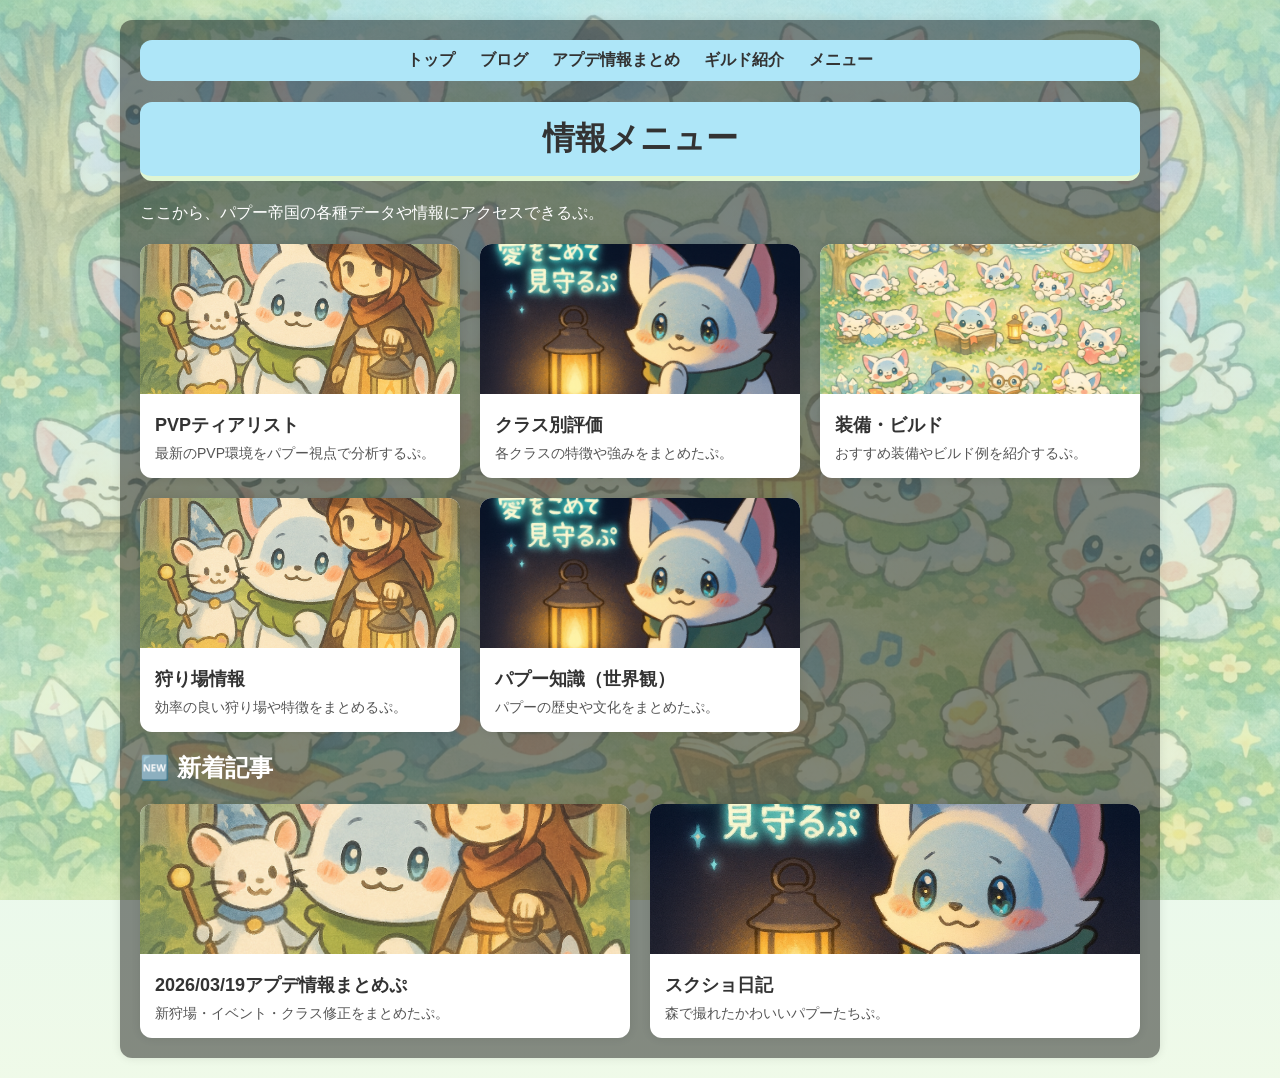
==== index.html @ 9c661b84 "Update index.html" ====
<!DOCTYPE html>
<html>
<head>
  <meta charset="UTF-8">
  <title>メニュー - 神聖パプー帝国</title>
  <link rel="stylesheet" href="/css/style.css">
  <link rel="stylesheet" href="/css/menu.css">
</head>

<body>
  <div class="container">

    <div id="menu-container"></div>
<script>
  fetch("/nav.html")
    .then(res => res.text())
    .then(html => {
      document.getElementById("menu-container").innerHTML = html;
    });
</script>

    <h1 class="highlight-black">情報メニュー</h1>
    <p class="highlight-white">
  ここから、パプー帝国の各種データや情報にアクセスできるぷ。
　　</p>

    <div class="card-grid">

      <a class="card" href="pvp.html">
        <img src="images/papumori.png">
        <div class="card-content">
          <div class="card-title">PVPティアリスト</div>
          <div class="card-desc">最新のPVP環境をパプー視点で分析するぷ。</div>
        </div>
      </a>

      <a class="card" href="classes.html">
        <img src="images/papumimamori.png">
        <div class="card-content">
          <div class="card-title">クラス別評価</div>
          <div class="card-desc">各クラスの特徴や強みをまとめたぷ。</div>
        </div>
      </a>

      <a class="card" href="builds.html">
        <img src="images/paputakusan1.png">
        <div class="card-content">
          <div class="card-title">装備・ビルド</div>
          <div class="card-desc">おすすめ装備やビルド例を紹介するぷ。</div>
        </div>
      </a>

      <a class="card" href="grindspots.html">
        <img src="images/papumori.png">
        <div class="card-content">
          <div class="card-title">狩り場情報</div>
          <div class="card-desc">効率の良い狩り場や特徴をまとめるぷ。</div>
        </div>
      </a>

      <a class="card" href="lore.html">
        <img src="images/papumimamori.png">
        <div class="card-content">
          <div class="card-title">パプー知識（世界観）</div>
          <div class="card-desc">パプーの歴史や文化をまとめたぷ。</div>
        </div>
      </a>

    </div>
<h2 class="highlight-white">🆕 新着記事</h2>
<div class="card-grid">

  <!-- 新着記事1 -->
  <a class="card" href="updates/2026-03-19-update.html">
  <img src="images/papumori.png">
  <div class="card-content">
    <div class="card-title">2026/03/19アプデ情報まとめぷ</div>
    <div class="card-desc">新狩場・イベント・クラス修正をまとめたぷ。</div>
  </div>
</a>

  <!-- 新着記事2 -->
  <a class="card" href="blog/2026-02-28-screenshot.html">
    <img src="images/papumimamori.png">
    <div class="card-content">
      <div class="card-title">スクショ日記</div>
      <div class="card-desc">森で撮れたかわいいパプーたちぷ。</div>
    </div>
  </a>

</div>

  </div>
</body>
</html>
---- css/style.css ----
/* 背景ぷ */
body {
  margin: 0;
  padding: 20px;
  background:
    linear-gradient(#AEE6F880, #DFF5D280),
    url("/images/paputakusan1.png") no-repeat center center fixed;
  background-size: cover;
  font-family: "Rounded Mplus 1c", sans-serif;
  color: #333;
}

/* コンテンツの白い箱ぷ */
.container {
  max-width: 1000px;
  margin: 0 auto;
  background: rgba(0, 0, 0, 0.45) !important; /* ← 強制透け黒 */
  padding: 20px;
  border-radius: 12px;
  box-shadow: 0 0 10px rgba(0,0,0,0.1);
  color: #eee; /* ← container 内の文字は白 */
}


/* h1ぷ */
h1 {
  background: #AEE6F8;
  padding: 15px;
  border-radius: 12px;
  border-bottom: 5px solid #DFF5D2;
  text-align: center;
}

/* カード一覧ぷ */
.card-grid {
  display: grid;
  grid-template-columns: repeat(auto-fit, minmax(250px, 1fr));
  gap: 20px;
  margin-top: 20px;
}

/* カードぷ */
.card {
  background: white;
  border-radius: 12px;
  box-shadow: 0 0 10px rgba(0,0,0,0.1);
  overflow: hidden;
  transition: transform 0.2s;
  text-decoration: none;
  color: #333;
}

.card:hover {
  transform: translateY(-5px);
}

.card img {
  width: 100%;
  height: 150px;
  object-fit: cover;
}

.card-content {
  padding: 15px;
}

.card-title {
  font-size: 18px;
  font-weight: bold;
  margin-bottom: 8px;
}

.card-desc {
  font-size: 14px;
  color: #555;
}

/* 白コマぷ */
.highlight-white {
  color: #fff !important;
}

/* 黒コマンドぷ */
.highlight-black {
  color: #333 !important;
}
---- css/menu.css ----
.menu {
  background: #AEE6F8;
  padding: 10px;
  border-radius: 12px;
  margin-bottom: 20px;
  text-align: center;
}

.menu a {
  margin: 0 10px;
  text-decoration: none;
  color: #333;
  font-weight: bold;
}

.menu a:hover {
  text-decoration: underline;
}
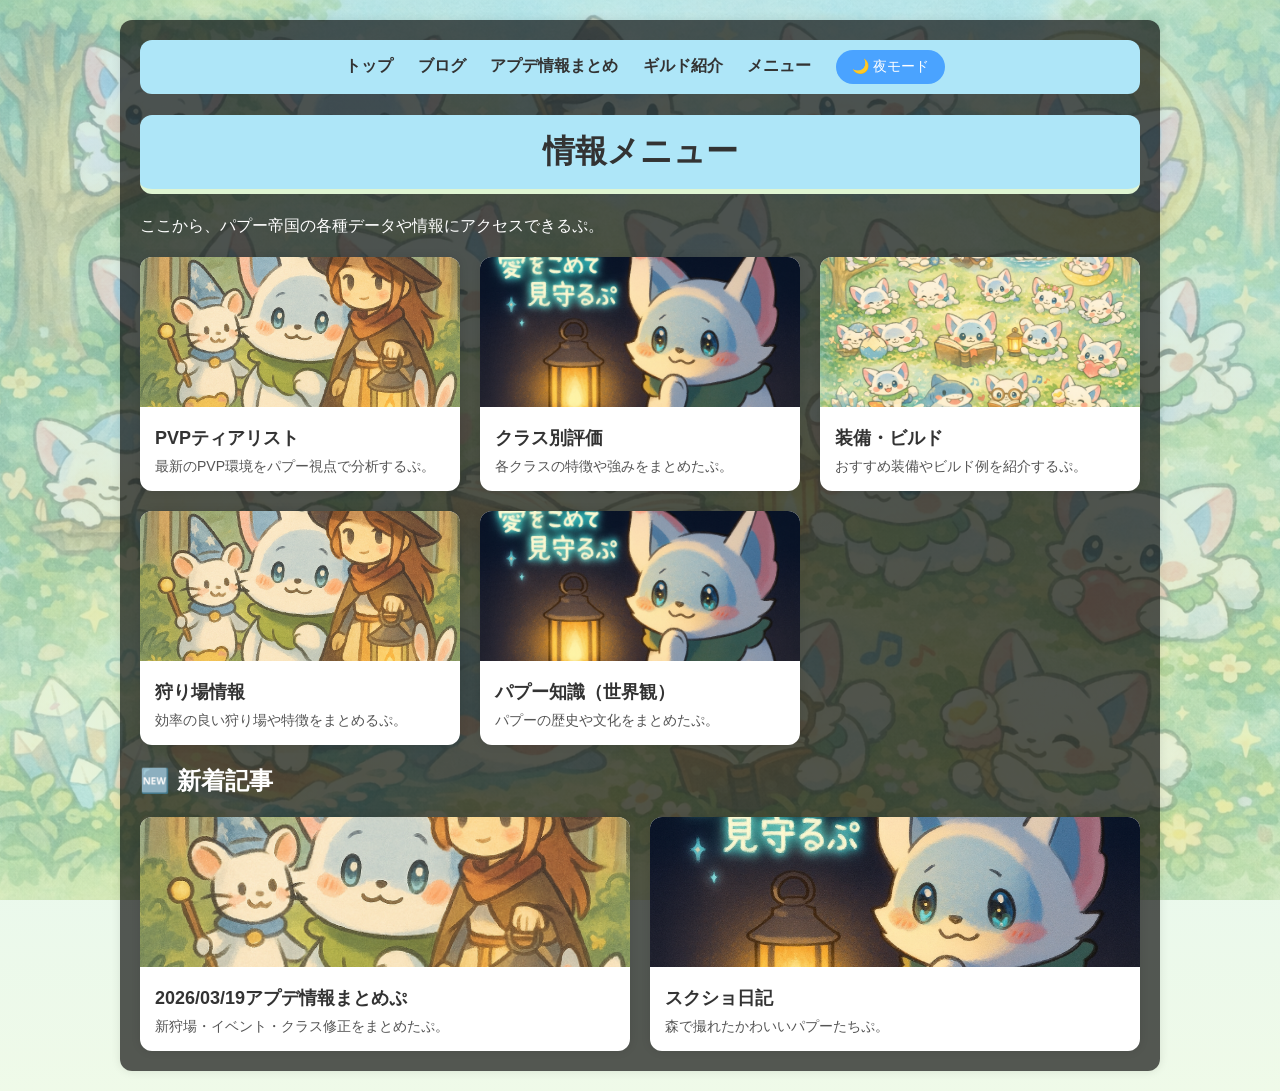
==== commit 861be98d: "Update index.html" ====
--- a/index.html
+++ b/index.html
@@ -10,6 +10,7 @@
 <body>
   <div class="container">
 
+    <!-- 共通メニュー -->
     <div id="menu-container"></div>
 <script>
   fetch("/nav.html")
@@ -19,6 +20,21 @@
     });
 </script>
 
+<!-- ★ 夜モードスクリぷト -->
+<script>
+  document.addEventListener("click", (e) => {
+    if (e.target.id === "darkmode-toggle") {
+      document.body.classList.toggle("darkmode");
+
+      // ボタンの表示切り替え
+      if (document.body.classList.contains("darkmode")) {
+        e.target.textContent = "☀️ 昼モード";
+      } else {
+        e.target.textContent = "🌙 夜モード";
+      }
+    }
+  });
+</script>
     <h1 class="highlight-black">情報メニュー</h1>
     <p class="highlight-white">
   ここから、パプー帝国の各種データや情報にアクセスできるぷ。
--- a/css/style.css
+++ b/css/style.css
@@ -14,7 +14,7 @@
 .container {
   max-width: 1000px;
   margin: 0 auto;
-  background: rgba(0, 0, 0, 0.45) !important; /* ← 強制透け黒 */
+  background: rgba(0, 0, 0, 0.65) !important; /* ← 強制透け黒 */
   padding: 20px;
   border-radius: 12px;
   box-shadow: 0 0 10px rgba(0,0,0,0.1);
@@ -84,3 +84,65 @@
 .highlight-black {
   color: #333 !important;
 }
+
+/* ===========================
+   夜モード（サイト独自）
+   =========================== */
+
+/* ★ ここが最重要：body.darkmode にする！ */
+body.darkmode {
+  background:
+    linear-gradient(#000000aa, #000000aa),
+    url("/images/paputakusan2.png") no-repeat center center fixed;
+  background-size: cover;
+}
+
+/* container（大きい箱）は昼夜共通で透け黒 */
+.darkmode .container {
+  background: rgba(0, 0, 0, 0.55);
+  color: #eee;
+}
+
+/* カードは夜モードで深い青グレーに */
+.darkmode .card {
+  background: #1e2a38;
+  color: #eee;
+}
+
+/* nav（共通メニュー）を夜色に */
+.darkmode nav.menu {
+  background-color: #1e2a38 !important;
+}
+
+/* nav のリンク文字色も夜用に */
+.darkmode nav.menu a {
+  color: #cfd8e3 !important;
+}
+
+/* 夜モードボタン（昼） */
+.darkmode-button {
+  background: #4aa3ff;
+  color: white;
+  border: none;
+  padding: 8px 16px;
+  border-radius: 20px;
+  cursor: pointer;
+  font-size: 14px;
+  margin-left: 10px;
+  transition: all 0.3s ease;
+}
+
+.darkmode-button:hover {
+  background: #1e90ff;
+  transform: scale(1.05);
+}
+
+/* 夜モードボタン（夜） */
+body.darkmode .darkmode-button {
+  background: #1e2a38;
+  color: #cfd8e3;
+}
+
+body.darkmode .darkmode-button:hover {
+  background: #243447;
+}
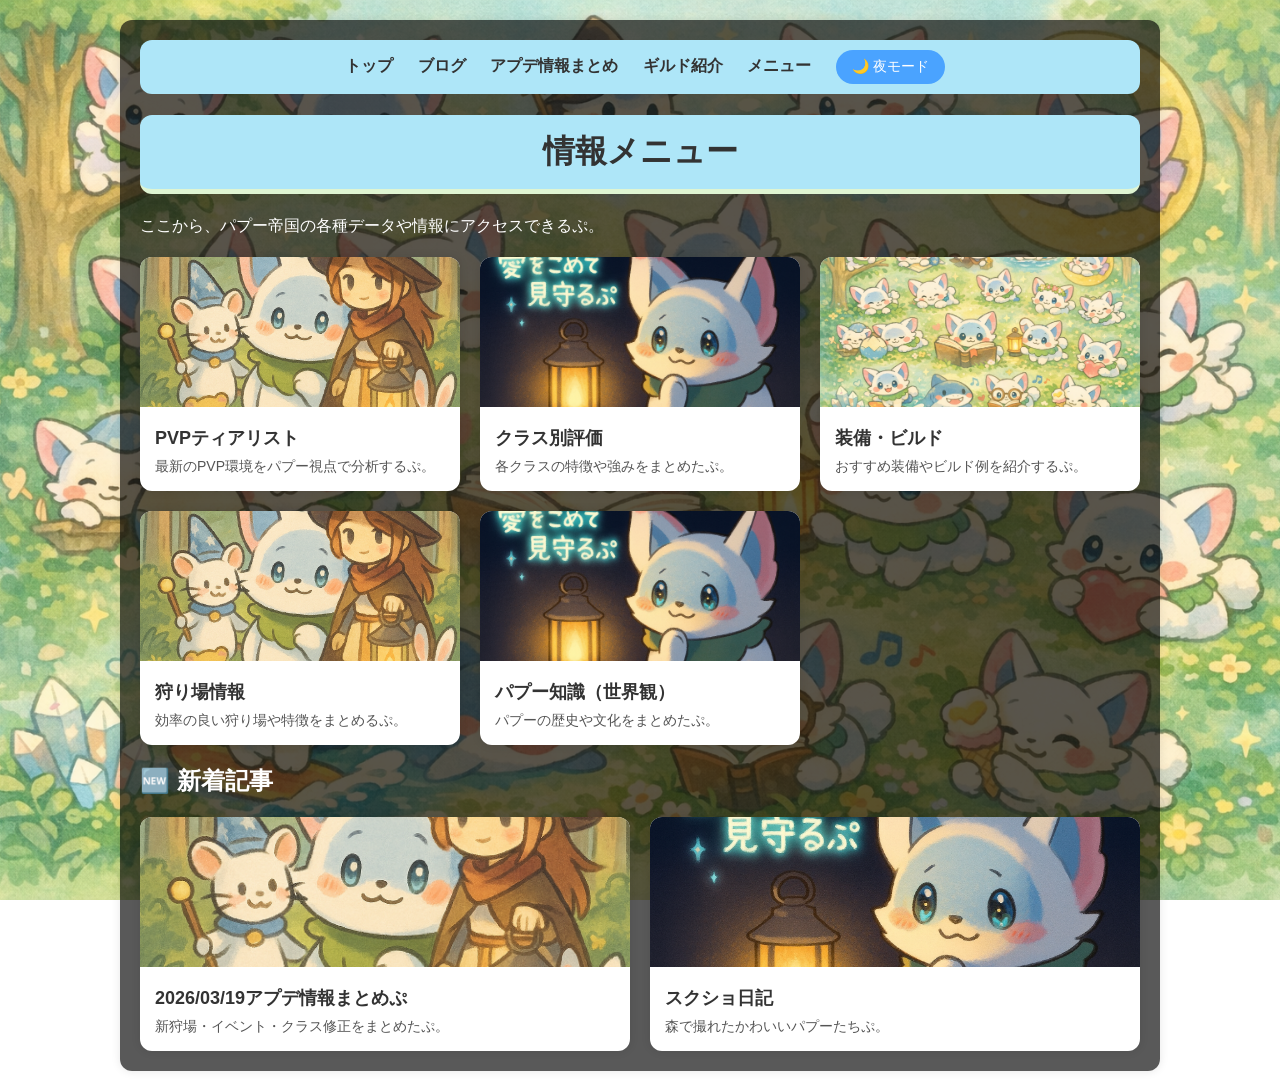
==== commit fc502acf: "Update index.html" ====
--- a/index.html
+++ b/index.html
@@ -22,19 +22,27 @@
 
 <!-- ★ 夜モードスクリぷト -->
 <script>
+  // ページ読み込み時に夜モードを復元
+  if (localStorage.getItem("darkmode") === "on") {
+    document.body.classList.add("darkmode");
+  }
+
   document.addEventListener("click", (e) => {
     if (e.target.id === "darkmode-toggle") {
       document.body.classList.toggle("darkmode");
 
-      // ボタンの表示切り替え
+      // 状態を保存
       if (document.body.classList.contains("darkmode")) {
+        localStorage.setItem("darkmode", "on");
         e.target.textContent = "☀️ 昼モード";
       } else {
+        localStorage.setItem("darkmode", "off");
         e.target.textContent = "🌙 夜モード";
       }
     }
   });
 </script>
+
     <h1 class="highlight-black">情報メニュー</h1>
     <p class="highlight-white">
   ここから、パプー帝国の各種データや情報にアクセスできるぷ。
--- a/css/style.css
+++ b/css/style.css
@@ -3,7 +3,6 @@
   margin: 0;
   padding: 20px;
   background:
-    linear-gradient(#AEE6F880, #DFF5D280),
     url("/images/paputakusan1.png") no-repeat center center fixed;
   background-size: cover;
   font-family: "Rounded Mplus 1c", sans-serif;
@@ -92,7 +91,6 @@
 /* ★ ここが最重要：body.darkmode にする！ */
 body.darkmode {
   background:
-    linear-gradient(#000000aa, #000000aa),
     url("/images/paputakusan2.png") no-repeat center center fixed;
   background-size: cover;
 }
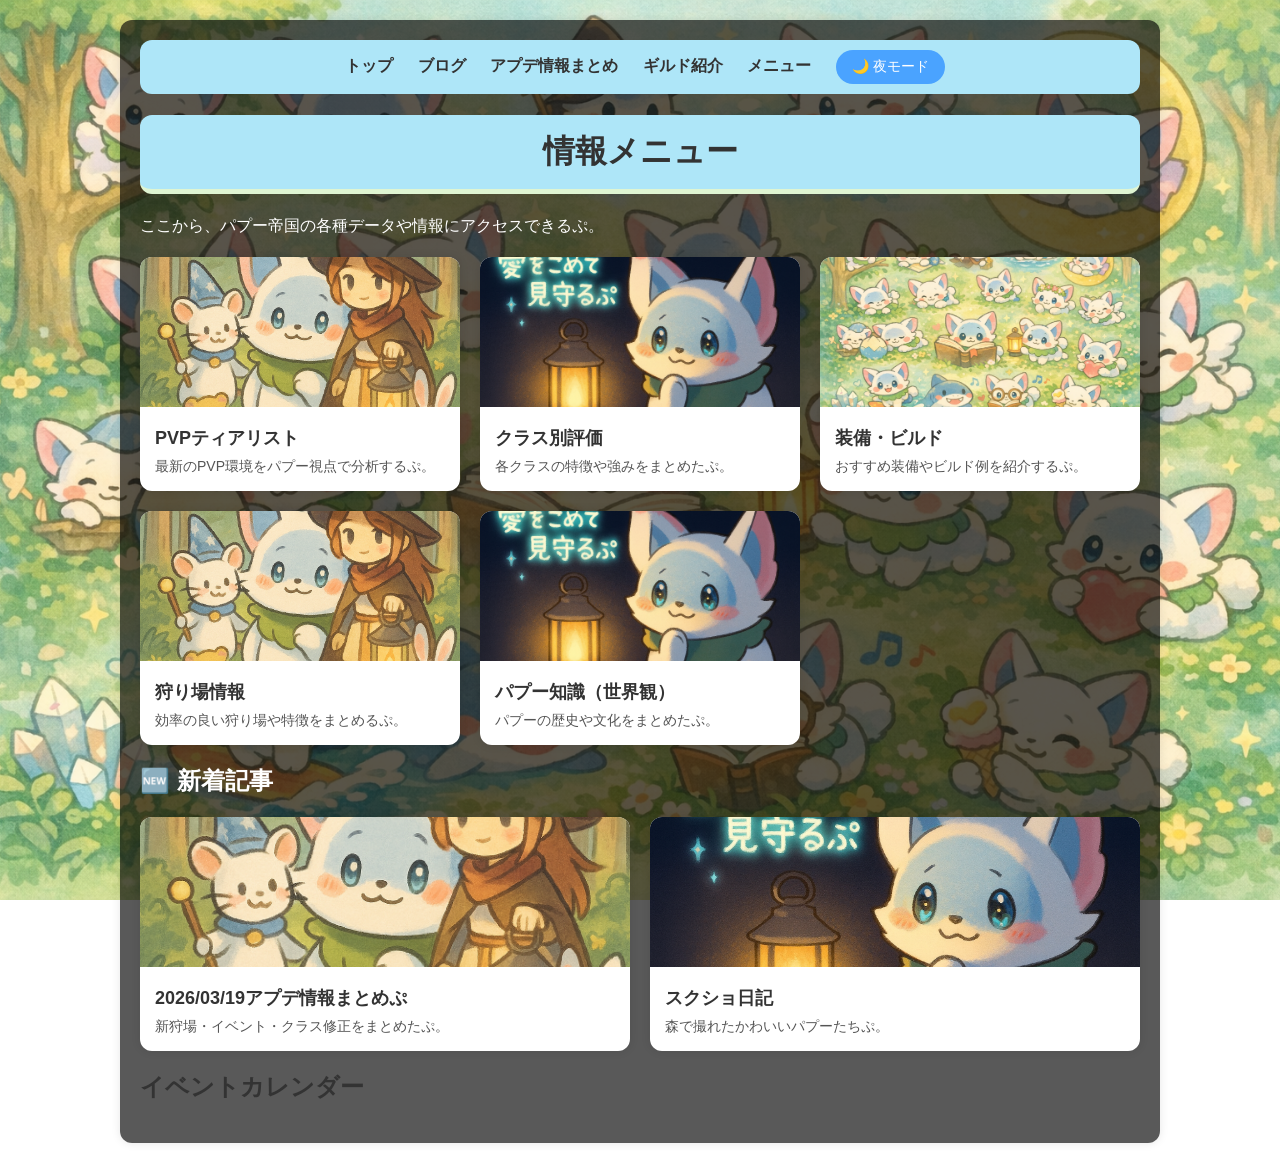
==== commit b74fd5d8: "Update index.html" ====
--- a/index.html
+++ b/index.html
@@ -111,8 +111,9 @@
       <div class="card-desc">森で撮れたかわいいパプーたちぷ。</div>
     </div>
   </a>
-
 </div>
+    <h2 class="highlight-black">イベントカレンダー</h2>
+<div id="events-container"></div>
 
   </div>
 </body>
--- a/css/style.css
+++ b/css/style.css
@@ -112,8 +112,46 @@
   background-color: #1e2a38 !important;
 }
 
-/* nav のリンク文字色も夜用に */
+body.darkmode h1 {
+  background: #1e2a38; /* 夜の深い青 */
+  border-bottom: 5px solid #243447; /* 夜用の落ち着いた色 */
+  color: #cfd8e3; /* 夜用の文字色 */
+}
+
+/* ===========================
+   夜モード：文字色統一セット
+   =========================== */
+
+/* nav （夜用）*/
 .darkmode nav.menu a {
+  color: #cfd8e3 !important;
+}
+
+/* h1（夜用） */
+body.darkmode h1 {
+  background: #1e2a38;
+  border-bottom: 5px solid #243447;
+  color: #cfd8e3 !important;
+}
+
+/* h2（夜用） */
+body.darkmode h2 {
+  color: #cfd8e3 !important;
+}
+
+/* highlight-black（夜用） */
+body.darkmode .highlight-black {
+  color: #cfd8e3 !important;
+}
+
+/* カード全体の文字色（夜用） */
+body.darkmode .card {
+  background: #1e2a38;
+  color: #cfd8e3 !important;
+}
+
+/* カード説明文（夜用） */
+body.darkmode .card-desc {
   color: #cfd8e3 !important;
 }
 
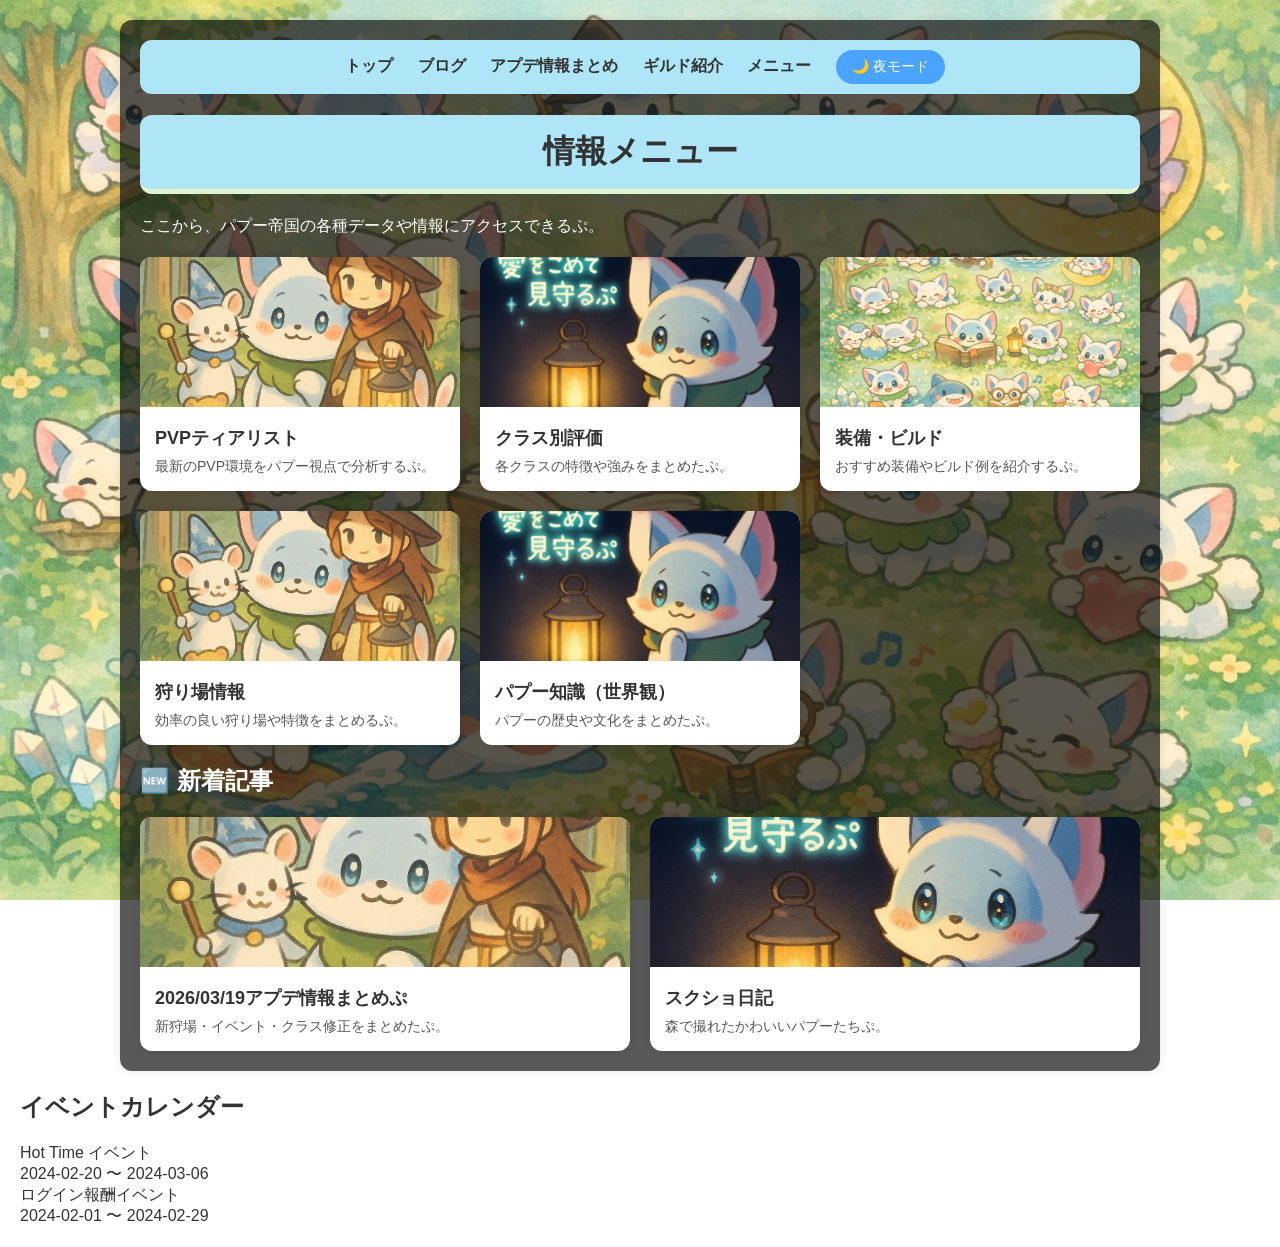
==== commit 1697fb3f: "Update index.html" ====
--- a/index.html
+++ b/index.html
@@ -112,9 +112,30 @@
     </div>
   </a>
 </div>
-    <h2 class="highlight-black">イベントカレンダー</h2>
+</div>
+
+<!-- イベントカレンダーぷ -->
+<h2 class="highlight-black">イベントカレンダー</h2>
 <div id="events-container"></div>
 
-  </div>
+<script>
+fetch("/data/events.json")
+  .then(res => res.json())
+  .then(events => {
+    const container = document.getElementById("events-container");
+
+    events.forEach(ev => {
+      const bar = `
+        <div class="event-bar">
+          <div class="event-title">${ev.title}</div>
+          <div class="event-range">${ev.start} 〜 ${ev.end}</div>
+          <a class="event-link" href="${ev.link}" target="_blank"></a>
+        </div>
+      `;
+      container.innerHTML += bar;
+    });
+  });
+</script>
+
 </body>
 </html>
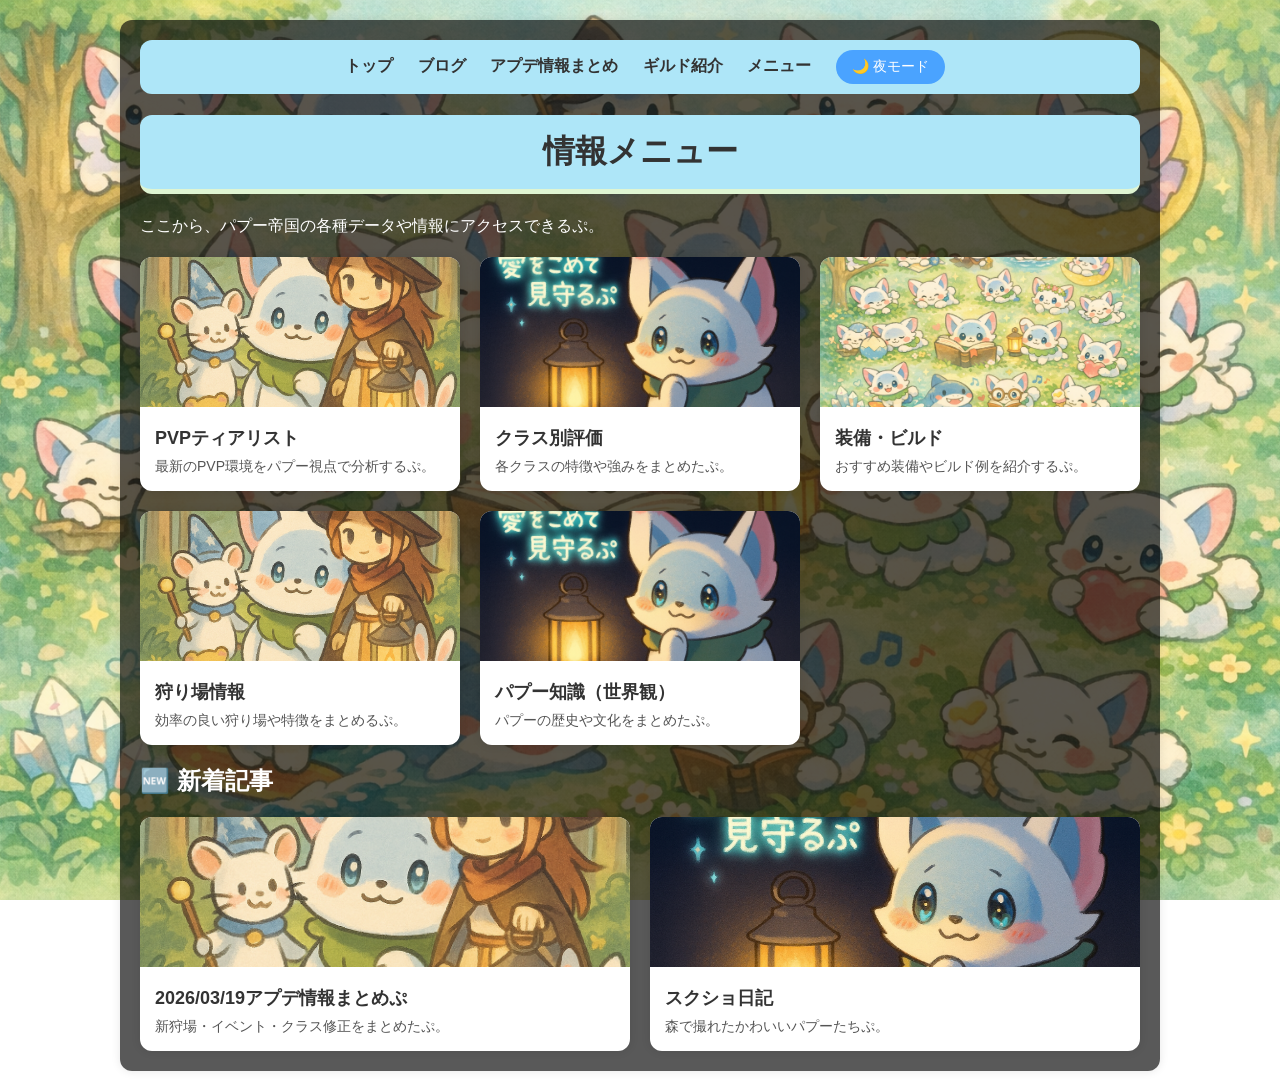
==== commit 60e99213: "Update index.html" ====
--- a/index.html
+++ b/index.html
@@ -114,28 +114,5 @@
 </div>
 </div>
 
-<!-- イベントカレンダーぷ -->
-<h2 class="highlight-black">イベントカレンダー</h2>
-<div id="events-container"></div>
-
-<script>
-fetch("/data/events.json")
-  .then(res => res.json())
-  .then(events => {
-    const container = document.getElementById("events-container");
-
-    events.forEach(ev => {
-      const bar = `
-        <div class="event-bar">
-          <div class="event-title">${ev.title}</div>
-          <div class="event-range">${ev.start} 〜 ${ev.end}</div>
-          <a class="event-link" href="${ev.link}" target="_blank"></a>
-        </div>
-      `;
-      container.innerHTML += bar;
-    });
-  });
-</script>
-
 </body>
 </html>
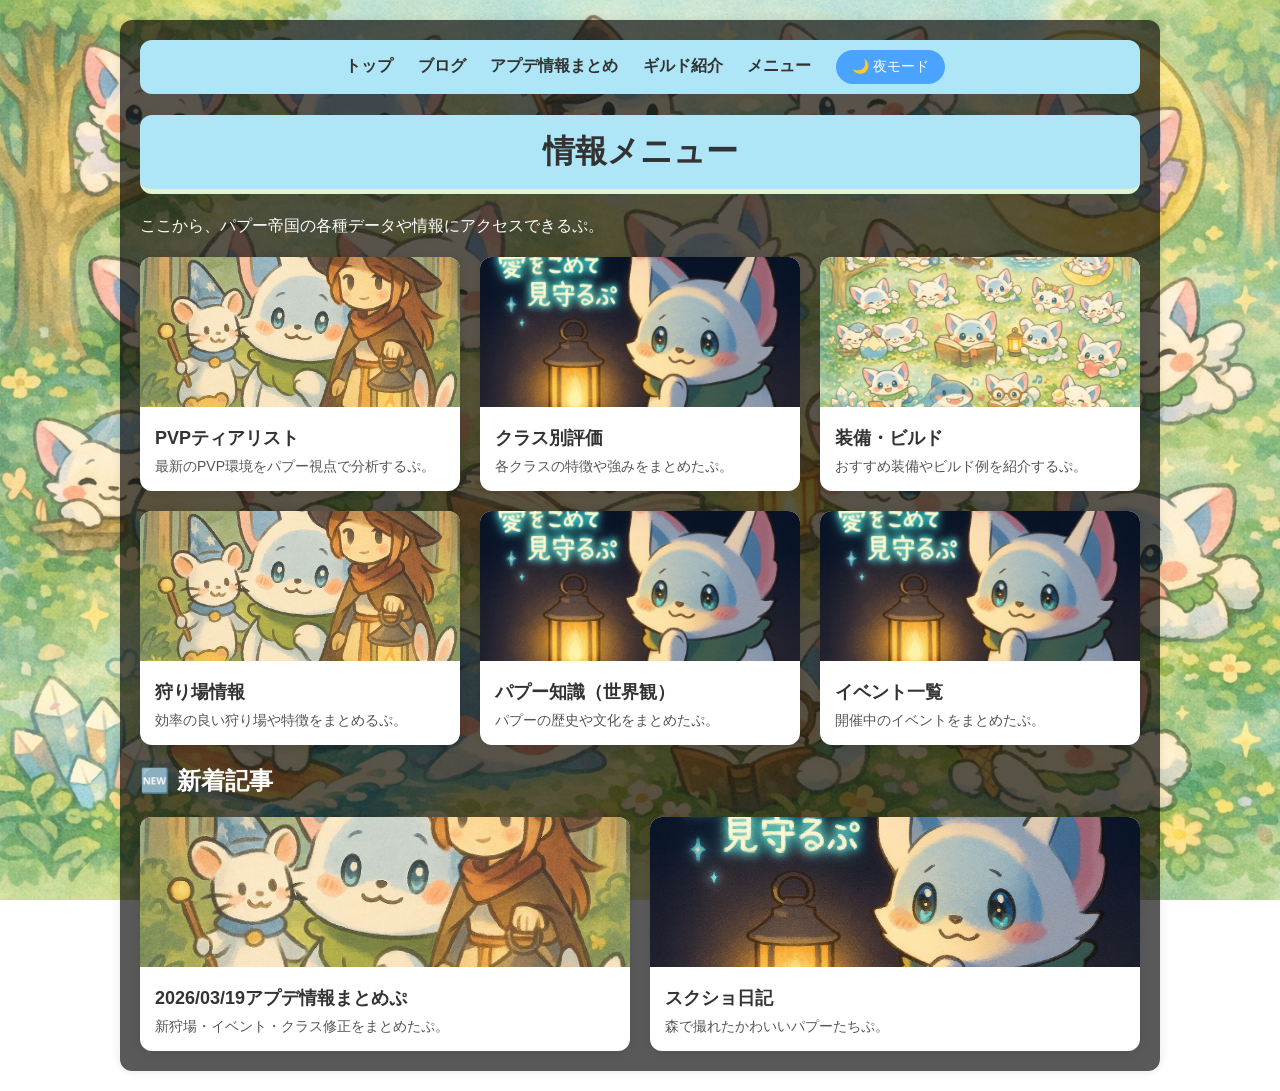
==== commit ba9f137e: "Update index.html" ====
--- a/index.html
+++ b/index.html
@@ -90,7 +90,16 @@
         </div>
       </a>
 
+      <a class="card" href="events.html">
+       <img src="images/papumimamori.png">
+       <div class="card-content">
+         <div class="card-title">イベント一覧</div>
+         <div class="card-desc">開催中のイベントをまとめたぷ。</div>
+       </div>
+      </a>
+
     </div>
+
 <h2 class="highlight-white">🆕 新着記事</h2>
 <div class="card-grid">
 
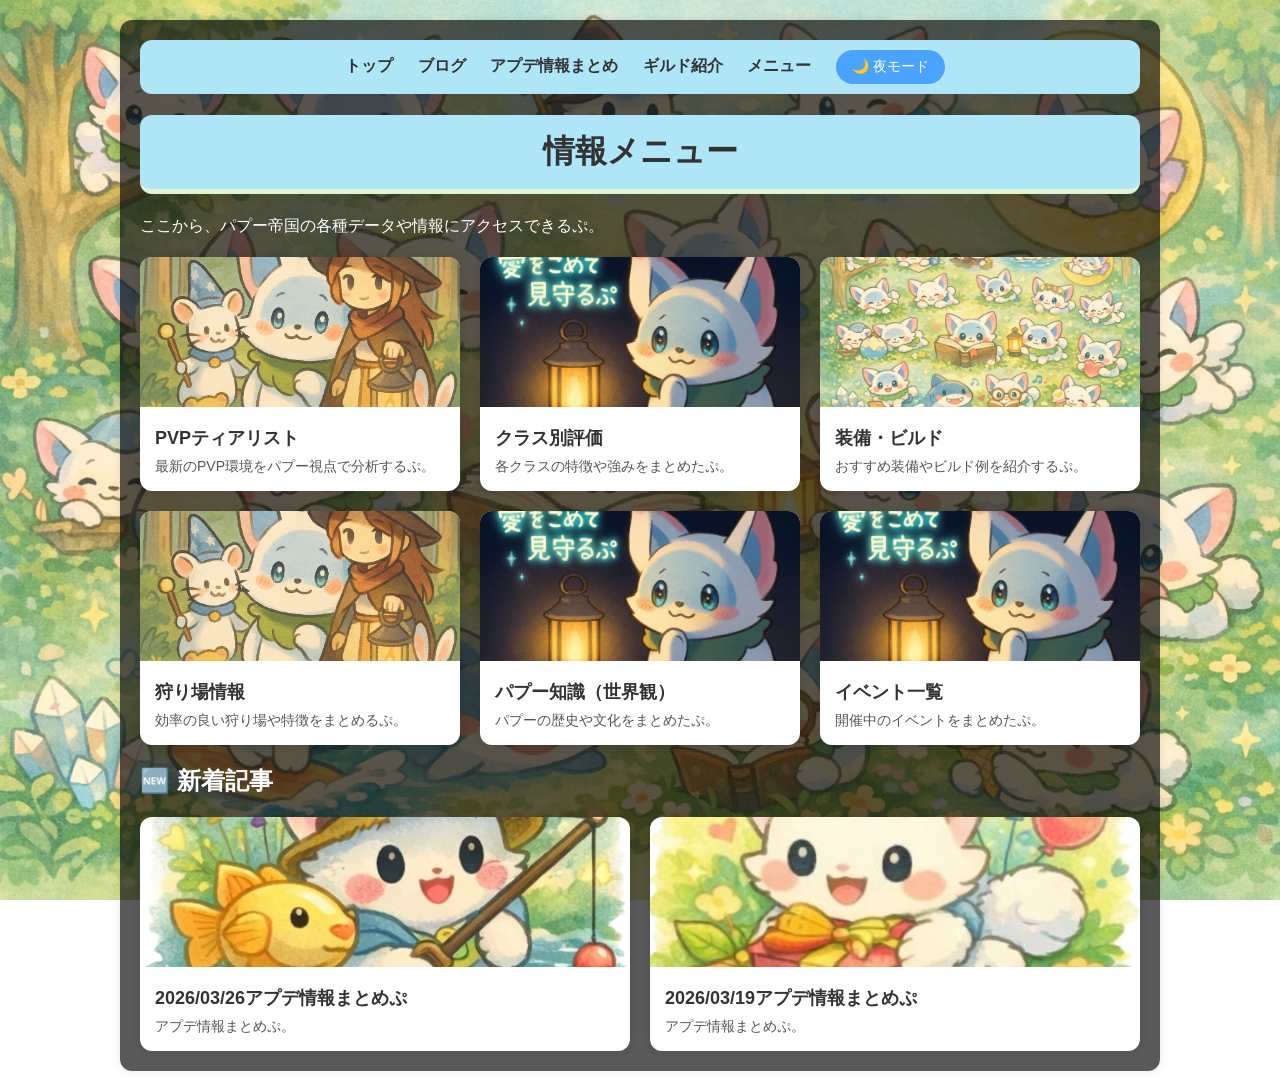
==== commit 702b8476: "Update index.html" ====
--- a/index.html
+++ b/index.html
@@ -104,20 +104,20 @@
 <div class="card-grid">
 
   <!-- 新着記事1 -->
-  <a class="card" href="updates/2026-03-19-update.html">
-  <img src="images/papumori.png">
+  <a class="card" href="updates/2026-03-26-update.html">
+  <img src="/images/turi.png">
   <div class="card-content">
-    <div class="card-title">2026/03/19アプデ情報まとめぷ</div>
-    <div class="card-desc">新狩場・イベント・クラス修正をまとめたぷ。</div>
+    <div class="card-title">2026/03/26アプデ情報まとめぷ</div>
+    <div class="card-desc">アプデ情報まとめぷ。</div>
   </div>
 </a>
 
   <!-- 新着記事2 -->
-  <a class="card" href="blog/2026-02-28-screenshot.html">
-    <img src="images/papumimamori.png">
+  <a class="card" href="updates/2026-03-19-update.html">
+    <img src="images/purezento2.png">
     <div class="card-content">
-      <div class="card-title">スクショ日記</div>
-      <div class="card-desc">森で撮れたかわいいパプーたちぷ。</div>
+      <div class="card-title">2026/03/19アプデ情報まとめぷ</div>
+      <div class="card-desc">アプデ情報まとめぷ。</div>
     </div>
   </a>
 </div>
--- a/css/style.css
+++ b/css/style.css
@@ -182,3 +182,62 @@
 body.darkmode .darkmode-button:hover {
   background: #243447;
 }
+
+
+/* イベントバーのCSSぷ */
+.event-bar {
+  position: relative;
+  background: #2b2b2b;
+  border-radius: 6px;
+  padding: 12px 16px;
+  margin: 12px 0;
+  color: white;
+  cursor: pointer;
+  transition: 0.2s;
+  border-left: 6px solid #6bb6ff; /* ← とりあえずの水色 */
+}
+
+.event-bar:hover {
+  background: #3a3a3a;
+}
+
+.event-title {
+  font-size: 18px;
+  font-weight: bold;
+}
+
+.event-range {
+  font-size: 14px;
+  opacity: 0.8;
+  margin-top: 4px;
+}
+
+.event-link {
+  position: absolute;
+  inset: 0;
+}
+
+/* イベントバーのCSSのタグカラーぷ */
+/* 戦闘・狩り（赤） */
+.event-bar.battle {
+  border-left-color: #FFB3B3;
+}
+
+/* 生活（緑） */
+.event-bar.life {
+  border-left-color: #B8E8C6;
+}
+
+/* お宝（黄色） */
+.event-bar.reward {
+  border-left-color: #FFE9A8;
+}
+/* イベントバーのレイアウト調整ぷ */
+.event-bar {
+  display: flex;
+  align-items: center;
+  justify-content: space-between;
+  height: 80px; /* ← 高さ固定 */
+  padding: 20px;
+  box-sizing: border-box;
+}
